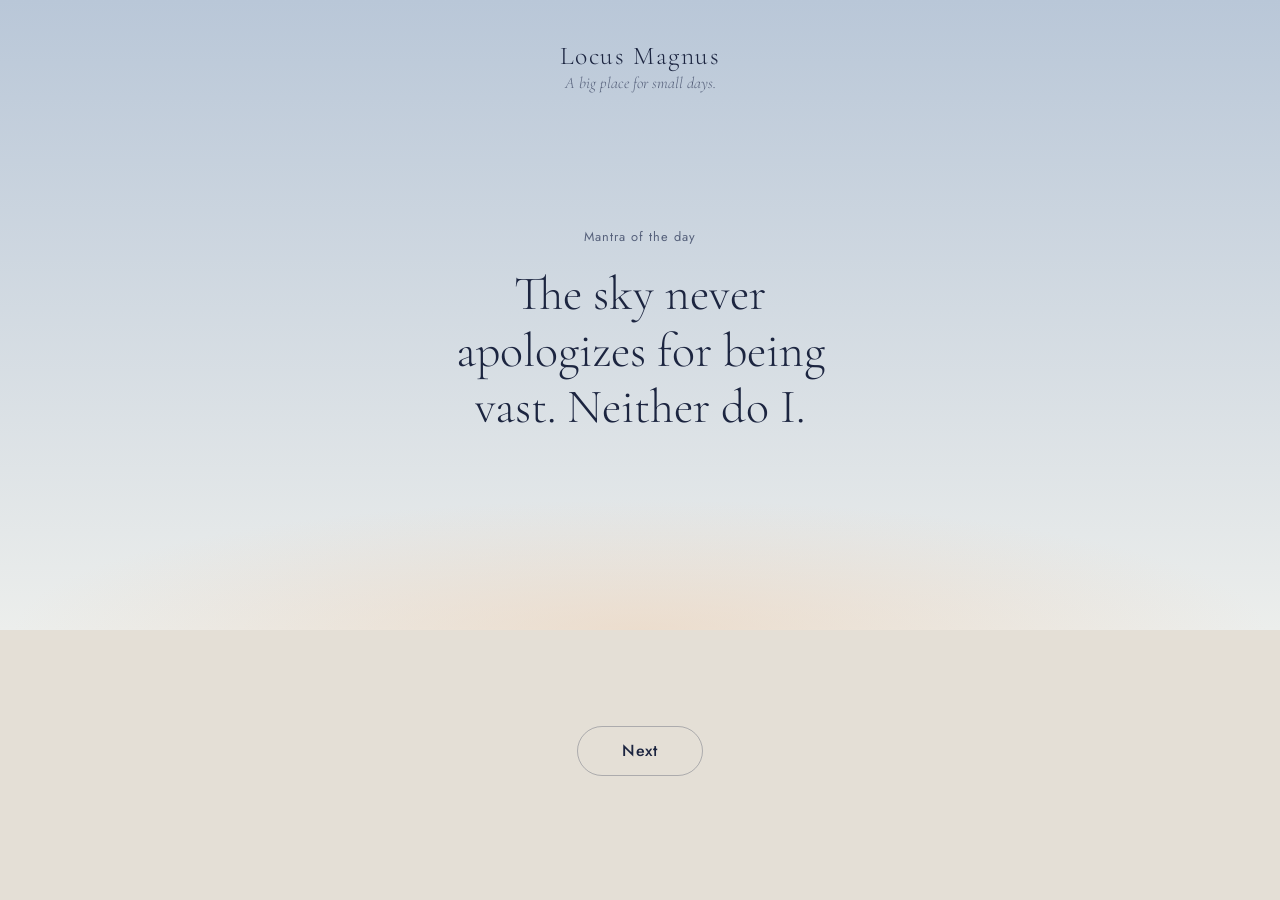
==== index.html @ 1d195514 "Add files via upload" ====
<!doctype html>
<html lang="en">
<head>
  <meta charset="utf-8">
  <meta name="viewport" content="width=device-width, initial-scale=1, viewport-fit=cover">
  <title>Locus Magnus</title>
  <meta name="description" content="A big place for small days. One mantra or quote at a time.">

  <!-- PWA -->
  <link rel="manifest" href="manifest.webmanifest">
  <meta name="theme-color" content="#0f1529" media="(prefers-color-scheme: dark)">
  <meta name="theme-color" content="#b9c7d8" media="(prefers-color-scheme: light)">
  <link rel="icon" href="icons/icon-192.png" type="image/png">
  <link rel="apple-touch-icon" href="icons/apple-touch-icon.png">
  <meta name="apple-mobile-web-app-title" content="Locus Magnus">
  <meta name="apple-mobile-web-app-status-bar-style" content="black-translucent">

  <link rel="preload" href="fonts/cormorant-garamond-latin-300-normal.woff2" as="font" type="font/woff2" crossorigin>
  <link rel="stylesheet" href="style.css">
</head>
<body>
  <main class="sky">
    <header class="masthead">
      <h1 class="title">Locus Magnus</h1>
      <p class="subtitle">A big place for small days.</p>
    </header>

    <section class="entry" aria-live="polite">
      <p class="entry-kind" id="kind"></p>
      <blockquote class="entry-text" id="text">
        <p>…</p>
      </blockquote>
      <p class="entry-author" id="author"></p>
    </section>

    <div class="horizon" aria-hidden="true"></div>

    <footer class="ground">
      <button class="next" id="next" type="button" disabled>Next</button>
      <p class="status" id="status"></p>
    </footer>
  </main>

  <script src="app.js" defer></script>
</body>
</html>
---- style.css ----
/* ------------------------------------------------------------
   Locus Magnus — styles
   Un ciel vaste, une ligne d'horizon, un texte à la fois.
   ------------------------------------------------------------ */

@font-face {
  font-family: "Cormorant Garamond";
  src: url("fonts/cormorant-garamond-latin-300-normal.woff2") format("woff2");
  font-weight: 300; font-style: normal; font-display: swap;
}
@font-face {
  font-family: "Cormorant Garamond";
  src: url("fonts/cormorant-garamond-latin-300-italic.woff2") format("woff2");
  font-weight: 300; font-style: italic; font-display: swap;
}
@font-face {
  font-family: "Cormorant Garamond";
  src: url("fonts/cormorant-garamond-latin-400-italic.woff2") format("woff2");
  font-weight: 400; font-style: italic; font-display: swap;
}
@font-face {
  font-family: "Jost";
  src: url("fonts/jost-latin-400-normal.woff2") format("woff2");
  font-weight: 400; font-style: normal; font-display: swap;
}
@font-face {
  font-family: "Jost";
  src: url("fonts/jost-latin-500-normal.woff2") format("woff2");
  font-weight: 500; font-style: normal; font-display: swap;
}

/* Aube (thème clair) */
:root {
  --sky-top:    #b9c7d8;
  --sky-low:    #eceeec;
  --glow:       #eccfb4;
  --ground:     #e4dfd6;
  --ink:        #1c2540;
  --ink-soft:   #56617b;
  --line:       rgba(28, 37, 64, 0.28);

  --serif: "Cormorant Garamond", "Iowan Old Style", "Palatino Linotype", Georgia, serif;
  --sans:  "Jost", "Avenir Next", "Segoe UI", system-ui, sans-serif;

  --ground-height: 30svh;
  color-scheme: light dark;
}

/* Crépuscule (thème sombre) */
@media (prefers-color-scheme: dark) {
  :root:not([data-theme="light"]) {
    --sky-top:  #0f1529;
    --sky-low:  #2a3558;
    --glow:     #b8917a;
    --ground:   #0c1122;
    --ink:      #f1ece3;
    --ink-soft: #9ea7bd;
    --line:     rgba(241, 236, 227, 0.32);
  }
}

* { box-sizing: border-box; margin: 0; }

html, body { height: 100%; }

body {
  background: var(--ground);
  color: var(--ink);
  font-family: var(--sans);
  -webkit-font-smoothing: antialiased;
  text-rendering: optimizeLegibility;
}

/* ---------- Mise en page : ciel / horizon / sol ---------- */

.sky {
  min-height: 100svh;
  display: grid;
  grid-template-rows: auto 1fr 0 var(--ground-height);
  background: linear-gradient(to bottom, var(--sky-top) 0%, var(--sky-low) 100%);
  background-size: 100% calc(100% - var(--ground-height));
  background-repeat: no-repeat;
  padding-top: env(safe-area-inset-top);
  overflow: hidden;
}

.masthead {
  padding: 1.75rem 1.5rem 0;
  text-align: center;
}

.title {
  font-family: var(--serif);
  font-weight: 300;
  font-size: 1.35rem;
  letter-spacing: 0.06em;
}

.subtitle {
  margin-top: 0.15rem;
  font-family: var(--serif);
  font-style: italic;
  font-weight: 300;
  font-size: 1rem;
  color: var(--ink-soft);
}

/* ---------- Le texte ---------- */

.entry {
  align-self: center;
  justify-self: center;
  width: min(34rem, 100%);
  padding: 2rem 1.5rem 3rem;
  text-align: center;
  transition: opacity 320ms ease, transform 320ms ease;
}

.entry.is-changing {
  opacity: 0;
  transform: translateY(6px);
}

.entry-kind {
  font-size: 0.8rem;
  letter-spacing: 0.08em;
  color: var(--ink-soft);
  margin-bottom: 1.25rem;
  min-height: 1em;
}

.entry-text p {
  font-family: var(--serif);
  font-weight: 300;
  font-size: clamp(1.85rem, 6.4vw, 3rem);
  line-height: 1.18;
  text-wrap: balance;
  hyphens: manual;
}

.entry-author {
  margin-top: 1.4rem;
  font-family: var(--serif);
  font-style: italic;
  font-size: 1.15rem;
  color: var(--ink-soft);
  min-height: 1.2em;
}

/* ---------- L'horizon : l'élément mémorable ---------- */

.horizon {
  position: relative;
  height: 0;
  border-top: 1px solid var(--line);
}

.horizon::before {
  content: "";
  position: absolute;
  left: 50%;
  bottom: 0;
  width: 140vw;
  height: 38svh;
  transform: translateX(-50%);
  background: radial-gradient(ellipse 50% 55% at 50% 100%, var(--glow) 0%, transparent 70%);
  opacity: 0.55;
  pointer-events: none;
}

/* ---------- Le sol ---------- */

.ground {
  position: relative;
  background: var(--ground);
  display: flex;
  flex-direction: column;
  align-items: center;
  justify-content: center;
  gap: 1rem;
  padding: 1.5rem 1.5rem calc(1.5rem + env(safe-area-inset-bottom));
}

.next {
  font: 500 1rem/1 var(--sans);
  letter-spacing: 0.04em;
  color: var(--ink);
  background: transparent;
  border: 1px solid var(--line);
  border-radius: 999px;
  padding: 1rem 2.75rem;
  cursor: pointer;
  transition: border-color 200ms ease, background-color 200ms ease;
  -webkit-tap-highlight-color: transparent;
}

.next:hover:not(:disabled) { border-color: var(--ink); }
.next:active:not(:disabled) { background: color-mix(in srgb, var(--ink) 8%, transparent); }
.next:disabled { opacity: 0.4; cursor: default; }
.next:focus-visible { outline: 2px solid var(--ink); outline-offset: 4px; }

.status {
  font-size: 0.8rem;
  color: var(--ink-soft);
  min-height: 1em;
  text-align: center;
}

@media (prefers-reduced-motion: reduce) {
  .entry, .next { transition: none; }
}

/* Grands écrans : un peu plus d'air */
@media (min-width: 48rem) {
  .masthead { padding-top: 2.5rem; }
  .title { font-size: 1.6rem; }
}
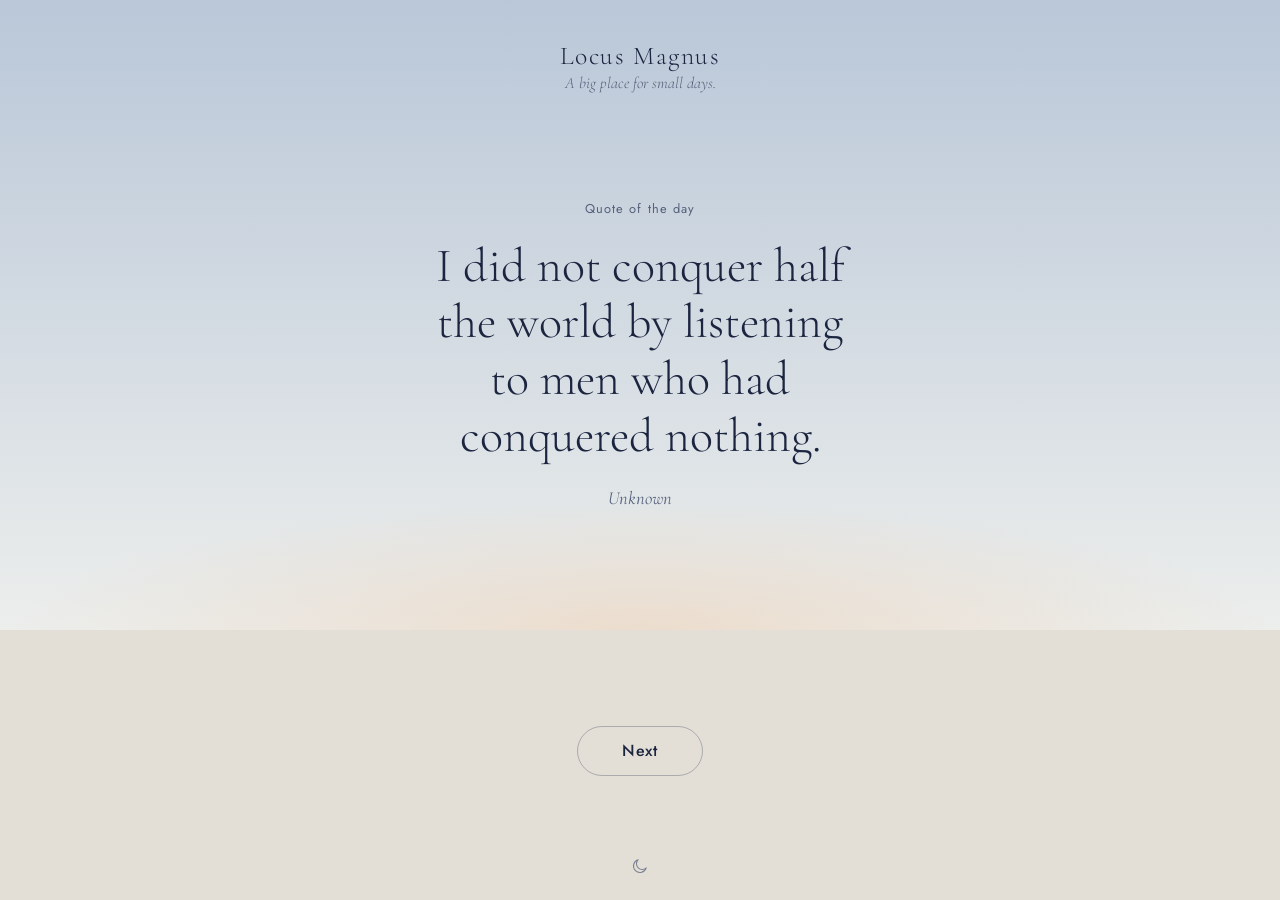
==== commit feb92304: "Add files via upload" ====
--- a/index.html
+++ b/index.html
@@ -8,8 +8,17 @@
 
   <!-- PWA -->
   <link rel="manifest" href="manifest.webmanifest">
-  <meta name="theme-color" content="#0f1529" media="(prefers-color-scheme: dark)">
-  <meta name="theme-color" content="#b9c7d8" media="(prefers-color-scheme: light)">
+  <meta name="theme-color" content="#0f1529" id="theme-color">
+  <script>
+    /* Applique le thème avant l'affichage, pour éviter un flash. */
+    (function () {
+      var saved = null;
+      try { saved = localStorage.getItem("theme"); } catch (e) {}
+      var theme = saved || (matchMedia("(prefers-color-scheme: dark)").matches ? "dark" : "light");
+      document.documentElement.setAttribute("data-theme", theme);
+      document.getElementById("theme-color").setAttribute("content", theme === "dark" ? "#0f1529" : "#b9c7d8");
+    })();
+  </script>
   <link rel="icon" href="icons/icon-192.png" type="image/png">
   <link rel="apple-touch-icon" href="icons/apple-touch-icon.png">
   <meta name="apple-mobile-web-app-title" content="Locus Magnus">
@@ -38,6 +47,15 @@
     <footer class="ground">
       <button class="next" id="next" type="button" disabled>Next</button>
       <p class="status" id="status"></p>
+      <button class="theme-toggle" id="theme-toggle" type="button" aria-label="Switch to dark mode">
+        <svg class="icon-moon" viewBox="0 0 24 24" width="20" height="20" fill="none" stroke="currentColor" stroke-width="1.25" stroke-linecap="round" stroke-linejoin="round" aria-hidden="true">
+          <path d="M19.5 14.2A7.8 7.8 0 1 1 9.8 4.5a6.2 6.2 0 0 0 9.7 9.7z"/>
+        </svg>
+        <svg class="icon-sun" viewBox="0 0 24 24" width="20" height="20" fill="none" stroke="currentColor" stroke-width="1.25" stroke-linecap="round" aria-hidden="true">
+          <circle cx="12" cy="12" r="4"/>
+          <path d="M12 3v2M12 19v2M3 12h2M19 12h2M5.64 5.64l1.41 1.41M16.95 16.95l1.41 1.41M5.64 18.36l1.41-1.41M16.95 7.05l1.41-1.41"/>
+        </svg>
+      </button>
     </footer>
   </main>
 
--- a/style.css
+++ b/style.css
@@ -46,7 +46,8 @@
   color-scheme: light dark;
 }
 
-/* Crépuscule (thème sombre) */
+/* Crépuscule (thème sombre) : suit le téléphone par défaut,
+   ou le choix fait avec le bouton lune / soleil. */
 @media (prefers-color-scheme: dark) {
   :root:not([data-theme="light"]) {
     --sky-top:  #0f1529;
@@ -58,6 +59,17 @@
     --line:     rgba(241, 236, 227, 0.32);
   }
 }
+:root[data-theme="dark"] {
+  --sky-top:  #0f1529;
+  --sky-low:  #2a3558;
+  --glow:     #b8917a;
+  --ground:   #0c1122;
+  --ink:      #f1ece3;
+  --ink-soft: #9ea7bd;
+  --line:     rgba(241, 236, 227, 0.32);
+  color-scheme: dark;
+}
+:root[data-theme="light"] { color-scheme: light; }
 
 * { box-sizing: border-box; margin: 0; }
 
@@ -89,6 +101,36 @@
   text-align: center;
 }
 
+/* ---------- Bouton lune / soleil (posé sur le sol, sous « Next ») ---------- */
+
+.theme-toggle {
+  position: absolute;
+  left: 50%;
+  bottom: calc(0.75rem + env(safe-area-inset-bottom));
+  transform: translateX(-50%);
+  width: 44px;
+  height: 44px;
+  display: grid;
+  place-items: center;
+  padding: 0;
+  border: 0;
+  border-radius: 50%;
+  background: transparent;
+  color: var(--ink-soft);
+  opacity: 0.75;
+  cursor: pointer;
+  transition: opacity 200ms ease, color 200ms ease;
+  -webkit-tap-highlight-color: transparent;
+}
+.theme-toggle:hover { opacity: 1; color: var(--ink); }
+.theme-toggle:active { opacity: 1; }
+.theme-toggle:focus-visible { outline: 2px solid var(--ink); outline-offset: 2px; }
+
+/* Lune en mode clair (pour passer au sombre), soleil en mode sombre. */
+.theme-toggle .icon-sun { display: none; }
+:root[data-theme="dark"] .theme-toggle .icon-sun { display: block; }
+:root[data-theme="dark"] .theme-toggle .icon-moon { display: none; }
+
 .title {
   font-family: var(--serif);
   font-weight: 300;
@@ -136,6 +178,11 @@
   line-height: 1.18;
   text-wrap: balance;
   hyphens: manual;
+}
+
+.entry-text.is-long p {
+  font-size: clamp(1.45rem, 4.8vw, 2.3rem);
+  line-height: 1.22;
 }
 
 .entry-author {
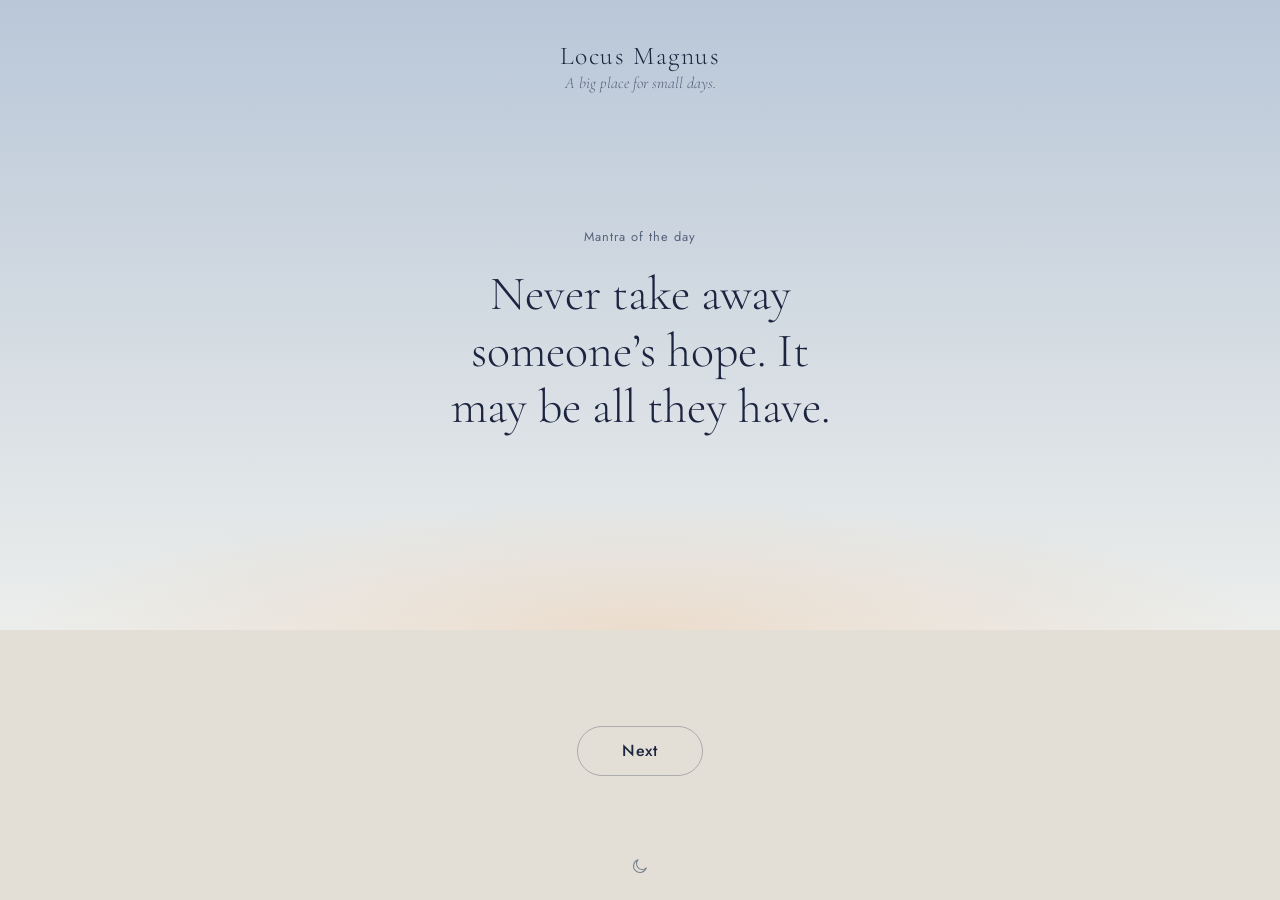
==== commit 89307a5d: "Update index.html" ====
--- a/index.html
+++ b/index.html
@@ -4,7 +4,7 @@
   <meta charset="utf-8">
   <meta name="viewport" content="width=device-width, initial-scale=1, viewport-fit=cover">
   <title>Locus Magnus</title>
-  <meta name="description" content="A big place for small days. One mantra or quote at a time.">
+  <meta name="description" content="A big place for small days.">
 
   <!-- PWA -->
   <link rel="manifest" href="manifest.webmanifest">
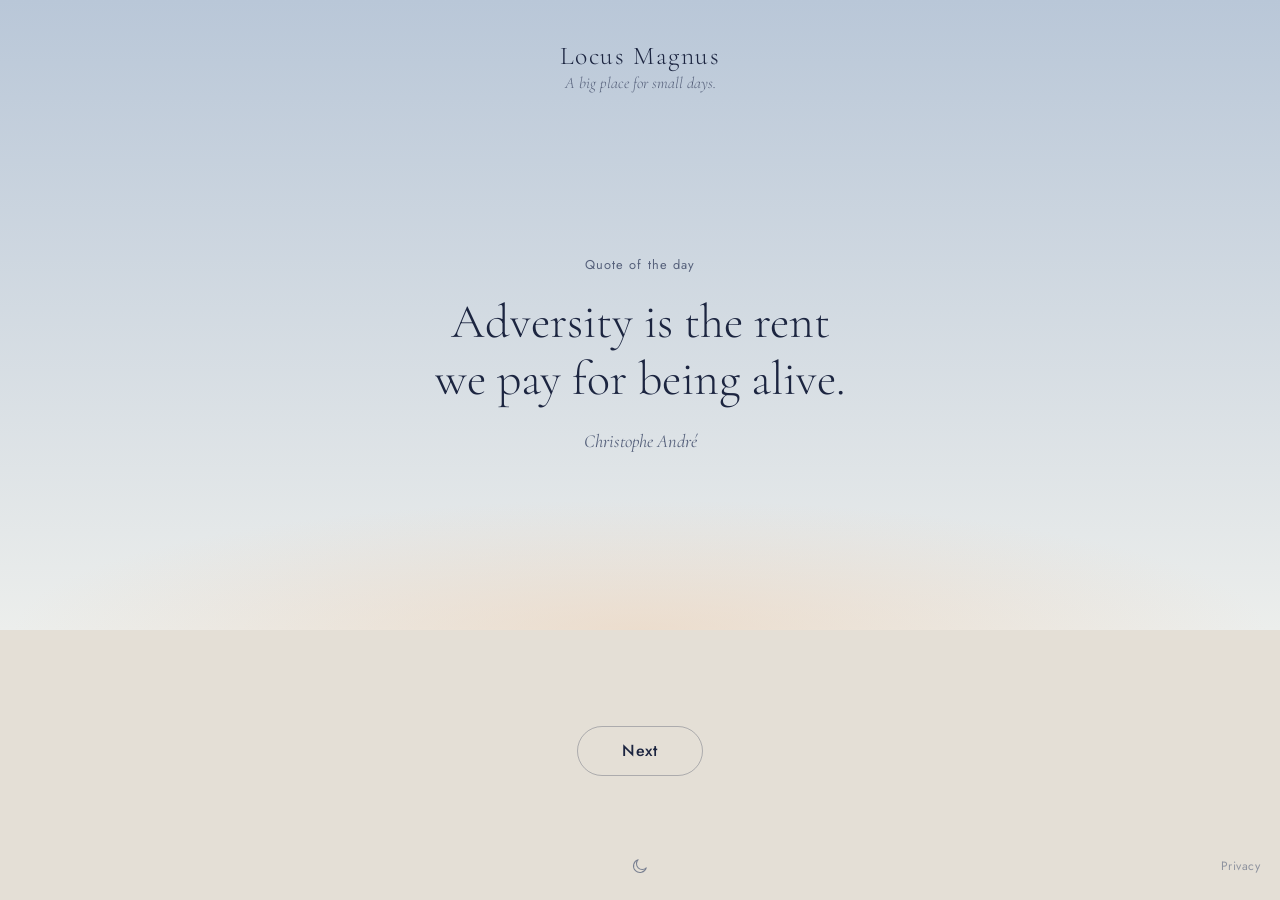
==== commit 71a1fe94: "Add files via upload" ====
--- a/index.html
+++ b/index.html
@@ -56,6 +56,7 @@
           <path d="M12 3v2M12 19v2M3 12h2M19 12h2M5.64 5.64l1.41 1.41M16.95 16.95l1.41 1.41M5.64 18.36l1.41-1.41M16.95 7.05l1.41-1.41"/>
         </svg>
       </button>
+      <a class="privacy-link" href="privacy.html">Privacy</a>
     </footer>
   </main>
 
--- a/style.css
+++ b/style.css
@@ -253,6 +253,25 @@
   text-align: center;
 }
 
+/* ---------- Lien discret vers la politique de confidentialité ---------- */
+
+.privacy-link {
+  position: absolute;
+  right: 1.25rem;
+  bottom: calc(0.75rem + env(safe-area-inset-bottom));
+  height: 44px;
+  display: flex;
+  align-items: center;
+  font-size: 0.75rem;
+  letter-spacing: 0.04em;
+  color: var(--ink-soft);
+  opacity: 0.6;
+  text-decoration: none;
+  transition: opacity 200ms ease;
+}
+.privacy-link:hover, .privacy-link:focus-visible { opacity: 1; }
+.privacy-link:focus-visible { outline: 2px solid var(--ink); outline-offset: 2px; border-radius: 4px; }
+
 @media (prefers-reduced-motion: reduce) {
   .entry, .next { transition: none; }
 }
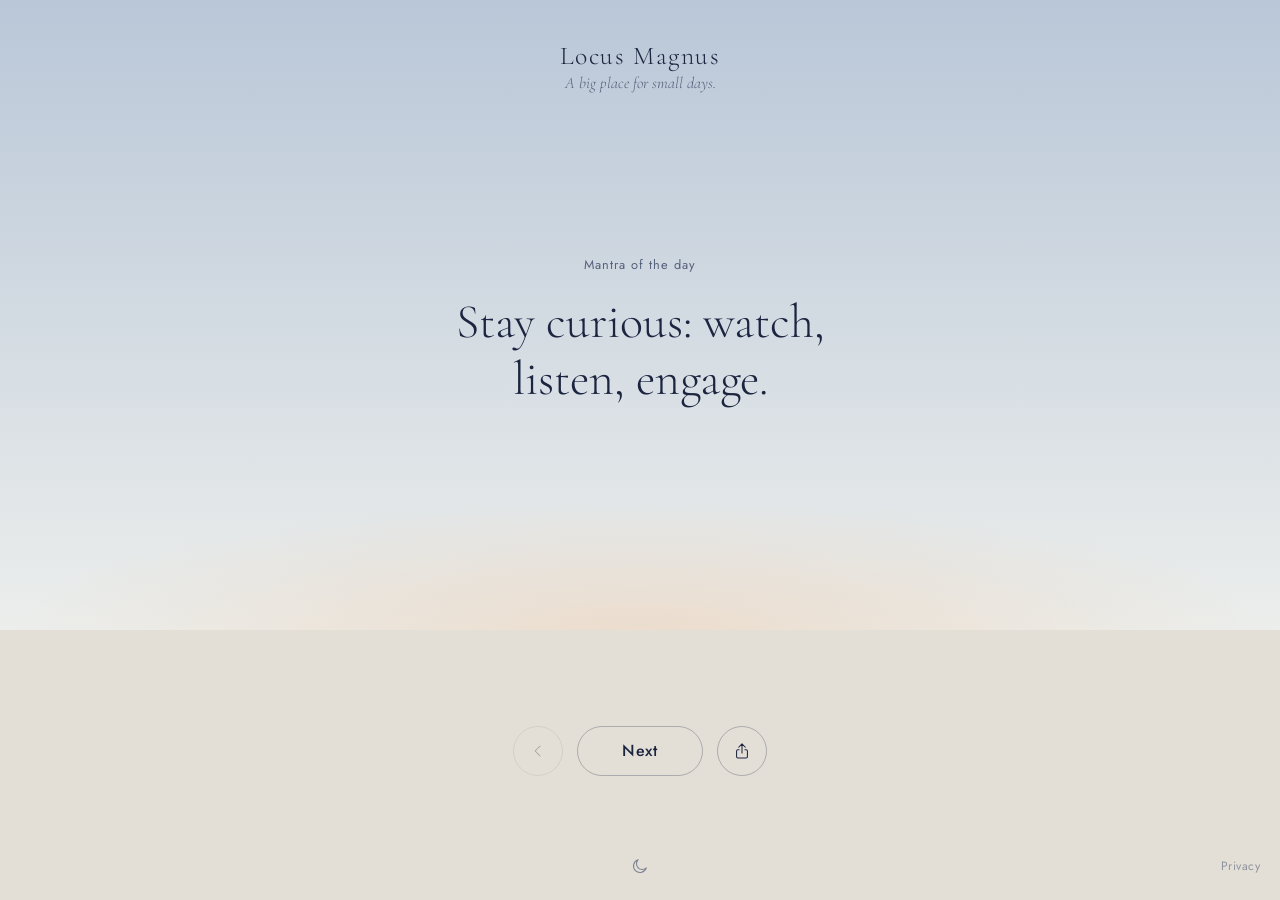
==== commit a29f2252: "Add files via upload" ====
--- a/index.html
+++ b/index.html
@@ -45,7 +45,20 @@
     <div class="horizon" aria-hidden="true"></div>
 
     <footer class="ground">
-      <button class="next" id="next" type="button" disabled>Next</button>
+      <div class="controls">
+        <button class="icon-btn" id="prev" type="button" aria-label="Previous" disabled>
+          <svg viewBox="0 0 24 24" width="20" height="20" fill="none" stroke="currentColor" stroke-width="1.25" stroke-linecap="round" stroke-linejoin="round" aria-hidden="true">
+            <path d="M14.5 6 8.5 12l6 6"/>
+          </svg>
+        </button>
+        <button class="next" id="next" type="button" disabled>Next</button>
+        <button class="icon-btn" id="share" type="button" aria-label="Share" disabled>
+          <svg viewBox="0 0 24 24" width="20" height="20" fill="none" stroke="currentColor" stroke-width="1.25" stroke-linecap="round" stroke-linejoin="round" aria-hidden="true">
+            <path d="M12 3.5v11M8 7.5l4-4 4 4"/>
+            <path d="M8.5 10.5H7a1.5 1.5 0 0 0-1.5 1.5v7A1.5 1.5 0 0 0 7 20.5h10a1.5 1.5 0 0 0 1.5-1.5v-7a1.5 1.5 0 0 0-1.5-1.5h-1.5"/>
+          </svg>
+        </button>
+      </div>
       <p class="status" id="status"></p>
       <button class="theme-toggle" id="theme-toggle" type="button" aria-label="Switch to dark mode">
         <svg class="icon-moon" viewBox="0 0 24 24" width="20" height="20" fill="none" stroke="currentColor" stroke-width="1.25" stroke-linecap="round" stroke-linejoin="round" aria-hidden="true">
--- a/style.css
+++ b/style.css
@@ -228,6 +228,40 @@
   padding: 1.5rem 1.5rem calc(1.5rem + env(safe-area-inset-bottom));
 }
 
+/* ---------- Commandes : précédent, suivant, partager ---------- */
+
+.controls {
+  display: flex;
+  align-items: center;
+  gap: 0.9rem;
+}
+
+.icon-btn {
+  width: 50px;
+  height: 50px;
+  display: grid;
+  place-items: center;
+  padding: 0;
+  color: var(--ink);
+  background: transparent;
+  border: 1px solid var(--line);
+  border-radius: 50%;
+  cursor: pointer;
+  transition: border-color 200ms ease, background-color 200ms ease, opacity 200ms ease;
+  -webkit-tap-highlight-color: transparent;
+}
+.icon-btn:hover:not(:disabled) { border-color: var(--ink); }
+.icon-btn:active:not(:disabled) { background: color-mix(in srgb, var(--ink) 8%, transparent); }
+.icon-btn:disabled { opacity: 0.3; cursor: default; }
+.icon-btn:focus-visible { outline: 2px solid var(--ink); outline-offset: 4px; }
+
+/* Appui long sur le texte pour le copier : pas de menu natif. */
+.entry-text {
+  -webkit-touch-callout: none;
+  -webkit-user-select: none;
+  user-select: none;
+}
+
 .next {
   font: 500 1rem/1 var(--sans);
   letter-spacing: 0.04em;
@@ -273,7 +307,7 @@
 .privacy-link:focus-visible { outline: 2px solid var(--ink); outline-offset: 2px; border-radius: 4px; }
 
 @media (prefers-reduced-motion: reduce) {
-  .entry, .next { transition: none; }
+  .entry, .next, .icon-btn { transition: none; }
 }
 
 /* Grands écrans : un peu plus d'air */
